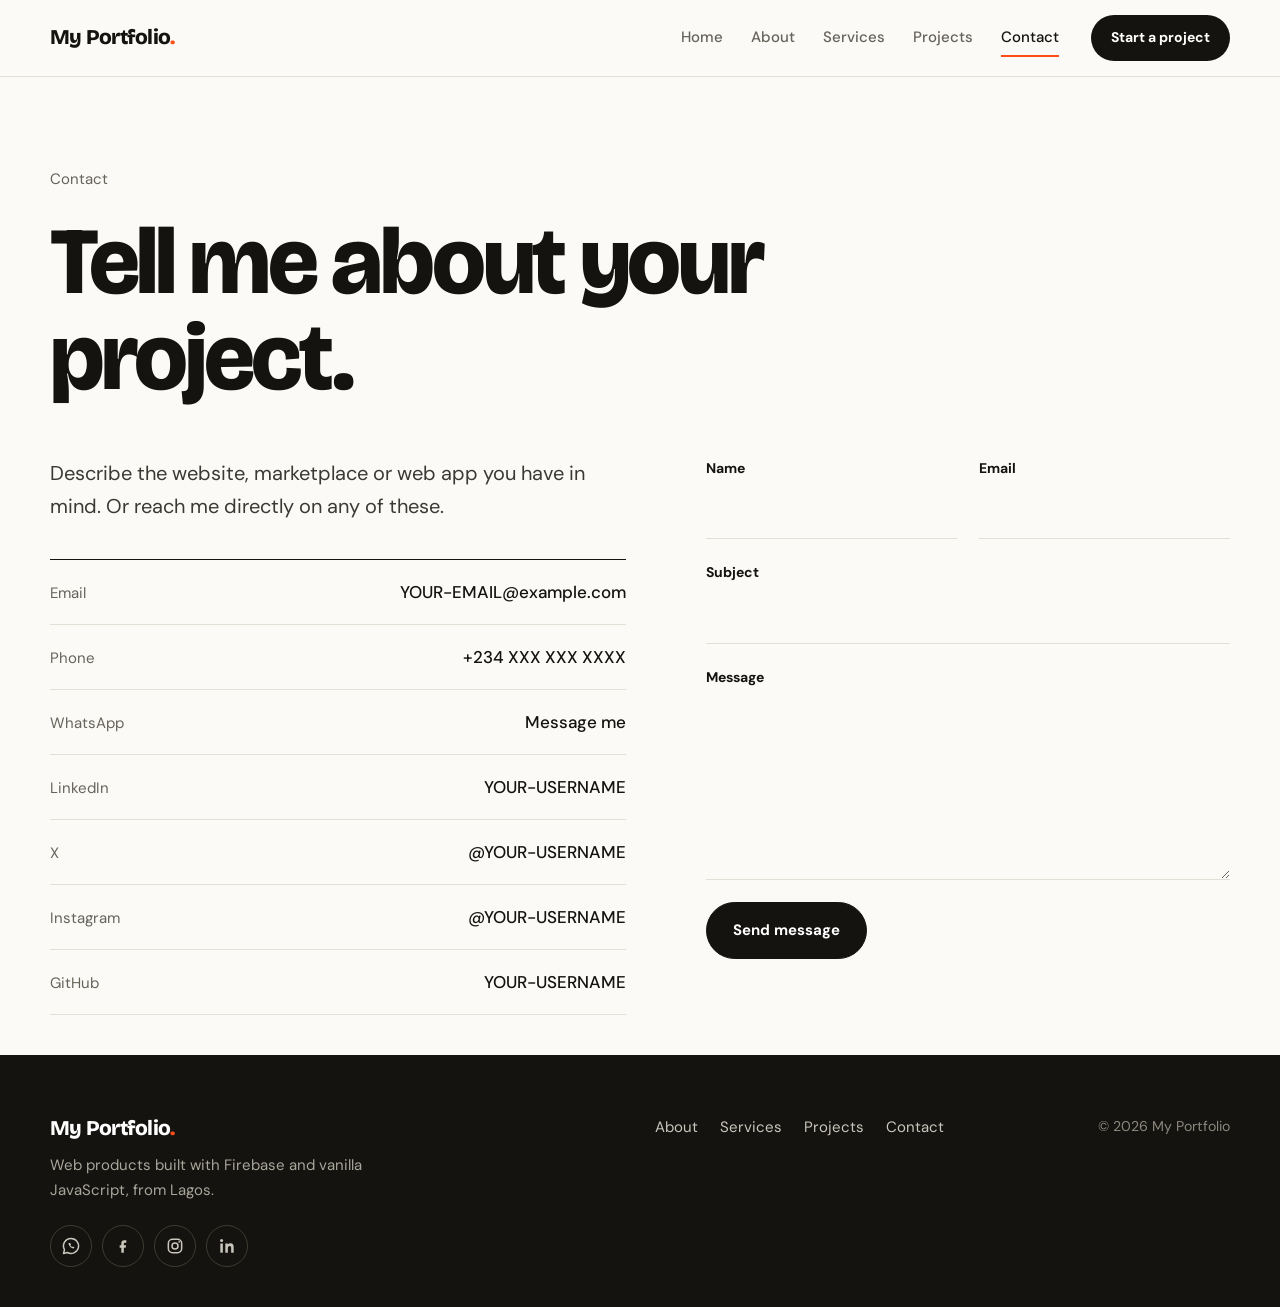
==== contact.html @ a0c0515d "Add files via upload" ====
<!DOCTYPE html>
<html lang="en">
<head>
<meta charset="UTF-8">
<meta name="viewport" content="width=device-width, initial-scale=1">
<title>Contact | My Portfolio</title>
<meta name="description" content="Contact me about a website, marketplace or web application.">
<meta name="theme-color" content="#14130f">
<link rel="preconnect" href="https://fonts.googleapis.com">
<link rel="preconnect" href="https://fonts.gstatic.com" crossorigin>
<link href="https://fonts.googleapis.com/css2?family=Bricolage+Grotesque:opsz,wght@12..96,500;12..96,800&family=DM+Sans:wght@400;500;700&display=swap" rel="stylesheet">
<link rel="stylesheet" href="style.css">
</head>
<body>
<a class="skip" href="#main">Skip to content</a>
<header class="site-header">
<div class="wrap bar">
<a class="brand" href="index.html">My Portfolio<span>.</span></a>
<nav id="nav" aria-label="Main">
<a href="index.html">Home</a><a href="about.html">About</a><a href="services.html">Services</a><a href="project.html">Projects</a><a href="contact.html">Contact</a>
</nav>
<a class="pill" href="start.html">Start a project</a>
<button class="burger" id="burger" type="button" aria-label="Open menu" aria-expanded="false" aria-controls="nav"><i></i><i></i></button>
</div>
</header>
<main id="main">
<section class="page-head wrap"><p class="kicker">Contact</p><h1>Tell me about your project.</h1></section>
<section class="wrap split">
<div>
<div class="prose"><p>Describe the website, marketplace or web app you have in mind. Or reach me directly on any of these.</p></div>
<ul class="channels" aria-label="Contact details">
<li><a id="emailLink" href="mailto:YOUR-EMAIL@example.com"><span>Email</span>YOUR-EMAIL@example.com</a></li>
<li><a href="tel:+234XXXXXXXXXX"><span>Phone</span>+234 XXX XXX XXXX</a></li>
<li><a href="https://wa.me/234XXXXXXXXXX" target="_blank" rel="noopener noreferrer"><span>WhatsApp</span>Message me</a></li>
<li><a href="https://linkedin.com/in/YOUR-USERNAME" target="_blank" rel="noopener noreferrer"><span>LinkedIn</span>YOUR-USERNAME</a></li>
<li><a href="https://x.com/YOUR-USERNAME" target="_blank" rel="noopener noreferrer"><span>X</span>@YOUR-USERNAME</a></li>
<li><a href="https://instagram.com/YOUR-USERNAME" target="_blank" rel="noopener noreferrer"><span>Instagram</span>@YOUR-USERNAME</a></li>
<li><a href="https://github.com/YOUR-USERNAME" target="_blank" rel="noopener noreferrer"><span>GitHub</span>YOUR-USERNAME</a></li>
</ul>
</div>
<form id="contactForm" class="form" novalidate>
<div class="two">
<label>Name<input id="name" name="name" autocomplete="name" required></label>
<label>Email<input id="email" name="email" type="email" autocomplete="email" required></label>
</div>
<label>Subject<input id="subject" name="subject" required></label>
<label>Message<textarea id="message" name="message" rows="6" required></textarea></label>
<button class="btn dark" type="submit">Send message</button>
<p id="formStatus" class="status" aria-live="polite"></p>
</form>
</section>
<div class="toast" id="toast" role="status" aria-live="polite"></div>
</main>
<footer class="site-footer">
<div class="wrap foot">
<div><a class="brand" href="index.html">My Portfolio<span>.</span></a><p>Web products built with Firebase and vanilla JavaScript, from Lagos.</p><ul class="socials" aria-label="Social media"><li><a href="https://wa.me/234XXXXXXXXXX" target="_blank" rel="noopener noreferrer" aria-label="WhatsApp"><svg viewBox="0 0 24 24" width="20" height="20" aria-hidden="true" focusable="false"><path d="M12 3a9 9 0 0 0-7.8 13.5L3 21l4.6-1.2A9 9 0 1 0 12 3z" fill="none" stroke="currentColor" stroke-width="1.8" stroke-linejoin="round"/><path d="M9 8.5c0 3 2.5 6 6 6.5l1.2-1.5-2-1-.8.8c-1-.4-1.8-1.2-2.2-2.2l.8-.8-1-2z" fill="currentColor"/></svg></a></li><li><a href="https://facebook.com/YOUR-USERNAME" target="_blank" rel="noopener noreferrer" aria-label="Facebook"><svg viewBox="0 0 24 24" width="20" height="20" aria-hidden="true" focusable="false"><path d="M14 8h2V5h-2.5C11.3 5 10 6.4 10 8.5V11H8v3h2v6h3v-6h2.2l.5-3H13V8.7c0-.5.3-.7 1-.7z" fill="currentColor"/></svg></a></li><li><a href="https://instagram.com/YOUR-USERNAME" target="_blank" rel="noopener noreferrer" aria-label="Instagram"><svg viewBox="0 0 24 24" width="20" height="20" aria-hidden="true" focusable="false"><rect x="4" y="4" width="16" height="16" rx="5" fill="none" stroke="currentColor" stroke-width="1.8"/><circle cx="12" cy="12" r="3.6" fill="none" stroke="currentColor" stroke-width="1.8"/><circle cx="17" cy="7" r="1.1" fill="currentColor"/></svg></a></li><li><a href="https://linkedin.com/in/YOUR-USERNAME" target="_blank" rel="noopener noreferrer" aria-label="LinkedIn"><svg viewBox="0 0 24 24" width="20" height="20" aria-hidden="true" focusable="false"><rect x="4" y="9" width="3" height="11" fill="currentColor"/><circle cx="5.5" cy="5.5" r="1.8" fill="currentColor"/><path d="M10 9h3v1.5c.6-1 1.7-1.7 3.2-1.7 2.8 0 3.8 1.8 3.8 4.4V20h-3v-5.8c0-1.3-.4-2.3-1.7-2.3S13 13 13 14.3V20h-3z" fill="currentColor"/></svg></a></li></ul></div>
<nav aria-label="Footer"><a href="about.html">About</a><a href="services.html">Services</a><a href="project.html">Projects</a><a href="contact.html">Contact</a></nav>
<small>© <span id="year">2026</span> My Portfolio</small>
</div>
</footer>
<script src="js/app.js"></script>
</body>
</html>
---- style.css ----
:root{--ink:#14130f;--paper:#fbfaf7;--soft:#f0eee8;--line:#e2dfd6;--mute:#66635b;--accent:#ff4d17;--w:1180px;--ease:cubic-bezier(.22,1,.36,1)}
*,*::before,*::after{box-sizing:border-box;margin:0;padding:0}
html{scroll-behavior:smooth;scroll-padding-top:90px}
body{background:var(--paper);color:var(--ink);font:400 17px/1.65 "DM Sans",system-ui,-apple-system,"Segoe UI",Roboto,sans-serif;-webkit-font-smoothing:antialiased;overflow-x:hidden}
body.menu-open{overflow:hidden}
a{color:inherit;text-decoration:none}
button,input,textarea{font:inherit;color:inherit}
:focus-visible{outline:3px solid var(--accent);outline-offset:3px}
::selection{background:var(--accent);color:#fff}
.wrap{width:min(100% - 48px,var(--w));margin-inline:auto}
.sr{position:absolute;width:1px;height:1px;overflow:hidden;clip:rect(0 0 0 0)}
.skip{position:absolute;left:12px;top:-60px;background:var(--ink);color:#fff;padding:10px 16px;z-index:100}
.skip:focus{top:12px}
h1,h2,h3,.brand{font-family:"Bricolage Grotesque","DM Sans",system-ui,sans-serif;letter-spacing:-.035em;line-height:1.02}
h1{font-size:clamp(42px,7.4vw,96px);font-weight:800;max-width:15ch}
h1 em{font-style:normal;color:var(--accent)}
h2{font-size:clamp(30px,4vw,52px);font-weight:800}
h3{font-size:22px;font-weight:800;margin-bottom:8px}
.kicker{color:var(--mute);font-size:15px;margin-bottom:22px}
.lead{max-width:56ch;margin-top:30px;font-size:19px;color:var(--mute)}

/* header */
.site-header{position:sticky;top:0;z-index:50;background:rgba(251,250,247,.9);backdrop-filter:blur(14px);border-bottom:1px solid var(--line)}
.bar{display:flex;align-items:center;gap:32px;min-height:76px}
.brand{font-size:21px;font-weight:800;display:inline-flex}
.brand span{color:var(--accent)}
#nav{display:flex;gap:28px;margin-left:auto}
#nav a{font-size:15px;font-weight:500;color:var(--mute);padding:6px 0;border-bottom:2px solid transparent;transition:color .2s,border-color .2s}
#nav a:hover,#nav a.active{color:var(--ink);border-color:var(--accent)}
.pill{background:var(--ink);color:#fff;font-size:14px;font-weight:700;padding:11px 20px;border-radius:99px;transition:background .25s}
.pill:hover{background:var(--accent)}
.burger{display:none;width:44px;height:44px;background:none;border:0;cursor:pointer;flex-direction:column;justify-content:center;align-items:center;gap:6px}
.burger i{width:24px;height:2px;background:var(--ink);transition:transform .3s var(--ease)}
.burger.on i:first-child{transform:translateY(4px) rotate(45deg)}
.burger.on i:last-child{transform:translateY(-4px) rotate(-45deg)}

/* buttons */
.btn{display:inline-flex;align-items:center;gap:10px;padding:15px 26px;border-radius:99px;font-weight:700;font-size:15px;border:1.5px solid var(--ink);cursor:pointer;transition:background .25s,color .25s,border-color .25s}
.btn.dark{background:var(--ink);color:#fff}
.btn.dark:hover{background:var(--accent);border-color:var(--accent)}
.btn.line:hover{background:var(--ink);color:#fff}
.btn.accent{background:var(--ink);color:#fff;border-color:var(--ink)}
.btn.accent:hover{background:#fff;color:var(--ink)}
.actions{display:flex;flex-wrap:wrap;gap:12px;margin-top:36px}

/* hero (the one memorable moment: staggered load) */
.hero{padding:110px 0 70px}
.hero>*{animation:rise .9s var(--ease) both}
.hero>:nth-child(2){animation-delay:.08s}.hero>:nth-child(3){animation-delay:.16s}.hero>:nth-child(4){animation-delay:.24s}
@keyframes rise{from{opacity:0;transform:translateY(24px)}}
.page-head{padding:90px 0 50px}

/* work rows */
.work{border-top:1px solid var(--ink)}
.row{display:grid;grid-template-columns:1.2fr 1fr 40px;align-items:center;gap:24px;padding:38px 0;border-bottom:1px solid var(--line);transition:padding .35s var(--ease),background .35s}
.row .name{font:800 clamp(30px,5vw,64px)/1 "Bricolage Grotesque",sans-serif;letter-spacing:-.04em}
.row .meta{color:var(--mute)}
.row .go{font-size:28px;color:var(--accent);transition:transform .3s var(--ease)}
.row:hover{padding-left:18px;background:var(--soft)}
.row:hover .go{transform:translate(4px,-4px)}

/* sections */
.band{padding:100px 0 30px}
.band h2{margin-bottom:44px}
.grid3{display:grid;grid-template-columns:repeat(3,1fr);gap:40px}
.grid3>div{border-top:2px solid var(--ink);padding-top:22px}
.grid3 p{color:var(--mute);font-size:16px}
.split{display:grid;grid-template-columns:1.1fr 1fr;gap:80px;padding-bottom:40px;align-items:start}
.prose p{font-size:20px;color:#3b3934;margin-bottom:22px;max-width:52ch}
.facts{display:grid;grid-template-columns:110px 1fr;border-top:1px solid var(--ink)}
.facts dt,.facts dd{padding:18px 0;border-bottom:1px solid var(--line)}
.facts dt{color:var(--mute);font-size:15px}
.facts dd{font-weight:500}
.steps{list-style:none;counter-reset:s;display:grid;grid-template-columns:repeat(4,1fr);gap:24px}
.steps li{counter-increment:s;border-top:2px solid var(--ink);padding-top:18px;display:flex;flex-direction:column;gap:8px}
.steps li::before{content:counter(s,decimal-leading-zero);color:var(--accent);font-weight:700;font-size:14px}
.steps b{font:800 22px "Bricolage Grotesque",sans-serif}
.steps span{color:var(--mute);font-size:15px}
.cta{margin-top:110px;margin-bottom:110px;padding:70px 56px;background:var(--ink);color:#fff;border-radius:6px;display:flex;flex-wrap:wrap;gap:28px;align-items:center;justify-content:space-between;width:min(100% - 48px,var(--w))}
.cta h2{max-width:14ch}
.cta .btn.accent{background:var(--accent);border-color:var(--accent)}
.cta .btn.accent:hover{background:#fff;border-color:#fff;color:var(--ink)}

/* case studies */
.case{display:grid;grid-template-columns:1.1fr 1fr;gap:64px;align-items:center;padding:56px 0;border-top:1px solid var(--line)}
.case.flip .shot{order:2}
.shot{position:relative;overflow:hidden;aspect-ratio:4/3;border-radius:6px;display:flex;flex-direction:column;justify-content:flex-end;color:#fff;font:800 clamp(30px,4vw,52px)/1 "Bricolage Grotesque",sans-serif;letter-spacing:-.04em}
.eki-shot{background:linear-gradient(150deg,#14130f,#2b2924)}
.hive-shot{background:var(--accent)}
.info p{margin:18px 0 22px;color:var(--mute)}
.tags{list-style:none;display:flex;flex-wrap:wrap;gap:8px;margin-bottom:30px}
.tags li{border:1px solid var(--line);background:#fff;border-radius:99px;padding:6px 14px;font-size:14px}

/* form */
.form{display:grid;gap:22px}
.two{display:grid;grid-template-columns:1fr 1fr;gap:22px}
.form label{display:grid;gap:6px;font-size:14px;font-weight:700}
.form input,.form textarea,.form select{width:100%;padding:13px 0;border:0;border-bottom:1.5px solid var(--line);background:transparent;font-weight:400;font-size:16px;border-radius:0;transition:border-color .2s}
.form input:focus,.form textarea:focus,.form select:focus{outline:none;border-color:var(--accent)}
.form textarea{resize:vertical;min-height:140px}
.form .btn{justify-self:start}
.status{min-height:24px;font-size:15px;color:var(--mute)}
.status.success{color:#1f7a41}.status.error{color:#c0392b}
.toast{position:fixed;right:20px;bottom:20px;background:var(--ink);color:#fff;padding:13px 18px;border-radius:6px;font-size:14px;opacity:0;visibility:hidden;transform:translateY(12px);transition:.3s var(--ease);z-index:90}
.toast.show{opacity:1;visibility:visible;transform:none}

/* footer */
.site-footer{background:var(--ink);color:#fff;padding:60px 0 40px}
.foot{display:grid;grid-template-columns:1.4fr 1fr auto;gap:40px;align-items:start}
.site-footer p{color:#a9a69c;font-size:15px;margin-top:10px;max-width:34ch}
.site-footer nav{display:flex;gap:22px}
.site-footer nav a{color:#c9c6bc;font-size:15px}
.site-footer nav a:hover{color:var(--accent)}
.site-footer small{color:#8b887e}

/* responsive */
@media(max-width:900px){
.split,.case{grid-template-columns:1fr;gap:36px}
.case.flip .shot{order:0}
.grid3{grid-template-columns:1fr;gap:28px}
.steps{grid-template-columns:1fr 1fr}
.foot{grid-template-columns:1fr}
}
@media(max-width:760px){
.wrap,.cta{width:min(100% - 32px,var(--w))}
.site-header{backdrop-filter:none;background:var(--paper)}
.burger{display:flex;margin-left:auto}
.pill{display:none}
#nav{position:fixed;inset:76px 0 0;background:var(--paper);flex-direction:column;gap:0;padding:12px 24px;transform:translateX(100%);visibility:hidden;transition:transform .4s var(--ease),visibility .4s}
#nav a{font-size:26px;font-family:"Bricolage Grotesque",sans-serif;font-weight:800;color:var(--ink);padding:18px 0;border-bottom:1px solid var(--line)}
body.menu-open #nav{transform:none;visibility:visible}
.hero{padding:64px 0 44px}
.page-head{padding:56px 0 32px}
.row{grid-template-columns:1fr 32px}
.row .meta{grid-column:1;grid-row:2}
.row .go{grid-row:1;grid-column:2}
.two,.steps{grid-template-columns:1fr}
.cta{padding:48px 26px;margin:70px auto}
}
@media(prefers-reduced-motion:reduce){html{scroll-behavior:auto}*,*::before,*::after{animation:none!important;transition-duration:.01ms!important}}

.shot img{position:absolute;inset:0;width:100%;height:100%;object-fit:cover}
.shot b{position:relative;z-index:1;width:100%;padding:56px 32px 30px;background:linear-gradient(transparent,rgba(0,0,0,.7))}
@media(max-width:760px){.shot b{padding:44px 20px 22px}}
.channels{list-style:none;margin-top:36px;border-top:1px solid var(--ink)}
.channels a{display:flex;justify-content:space-between;align-items:baseline;gap:16px;padding:18px 0;border-bottom:1px solid var(--line);font-weight:500;overflow-wrap:anywhere;transition:padding .3s var(--ease),color .2s}
.channels a:hover{padding-left:12px;color:var(--accent)}
.channels span{color:var(--mute);font-size:15px;font-weight:400;flex-shrink:0}
.form select{appearance:none;background:transparent}
.checklist{list-style:none;margin-top:36px;border-top:1px solid var(--ink)}
.checklist li{padding:18px 0;border-bottom:1px solid var(--line);color:var(--mute);font-size:16px}
.checklist b{display:block;color:var(--ink);font-size:17px;margin-bottom:2px}
.svc{display:grid;grid-template-columns:1fr 1.4fr;gap:48px;padding:44px 0;border-top:1px solid var(--line)}
.svc:first-child{border-top:1px solid var(--ink)}
.svc h2{font-size:clamp(26px,3vw,38px)}
.svc p{color:var(--mute);margin-bottom:20px;max-width:52ch}
.svc .tags{margin-bottom:0}
.socials{list-style:none;display:flex;gap:10px;margin-top:22px}
.socials a{width:42px;height:42px;display:grid;place-items:center;border:1px solid #3d3b32;border-radius:50%;color:#c9c6bc;transition:background .25s,border-color .25s,color .25s}
.socials a:hover{background:var(--accent);border-color:var(--accent);color:#fff}
@media(max-width:760px){.svc{grid-template-columns:1fr;gap:16px;padding:32px 0}}
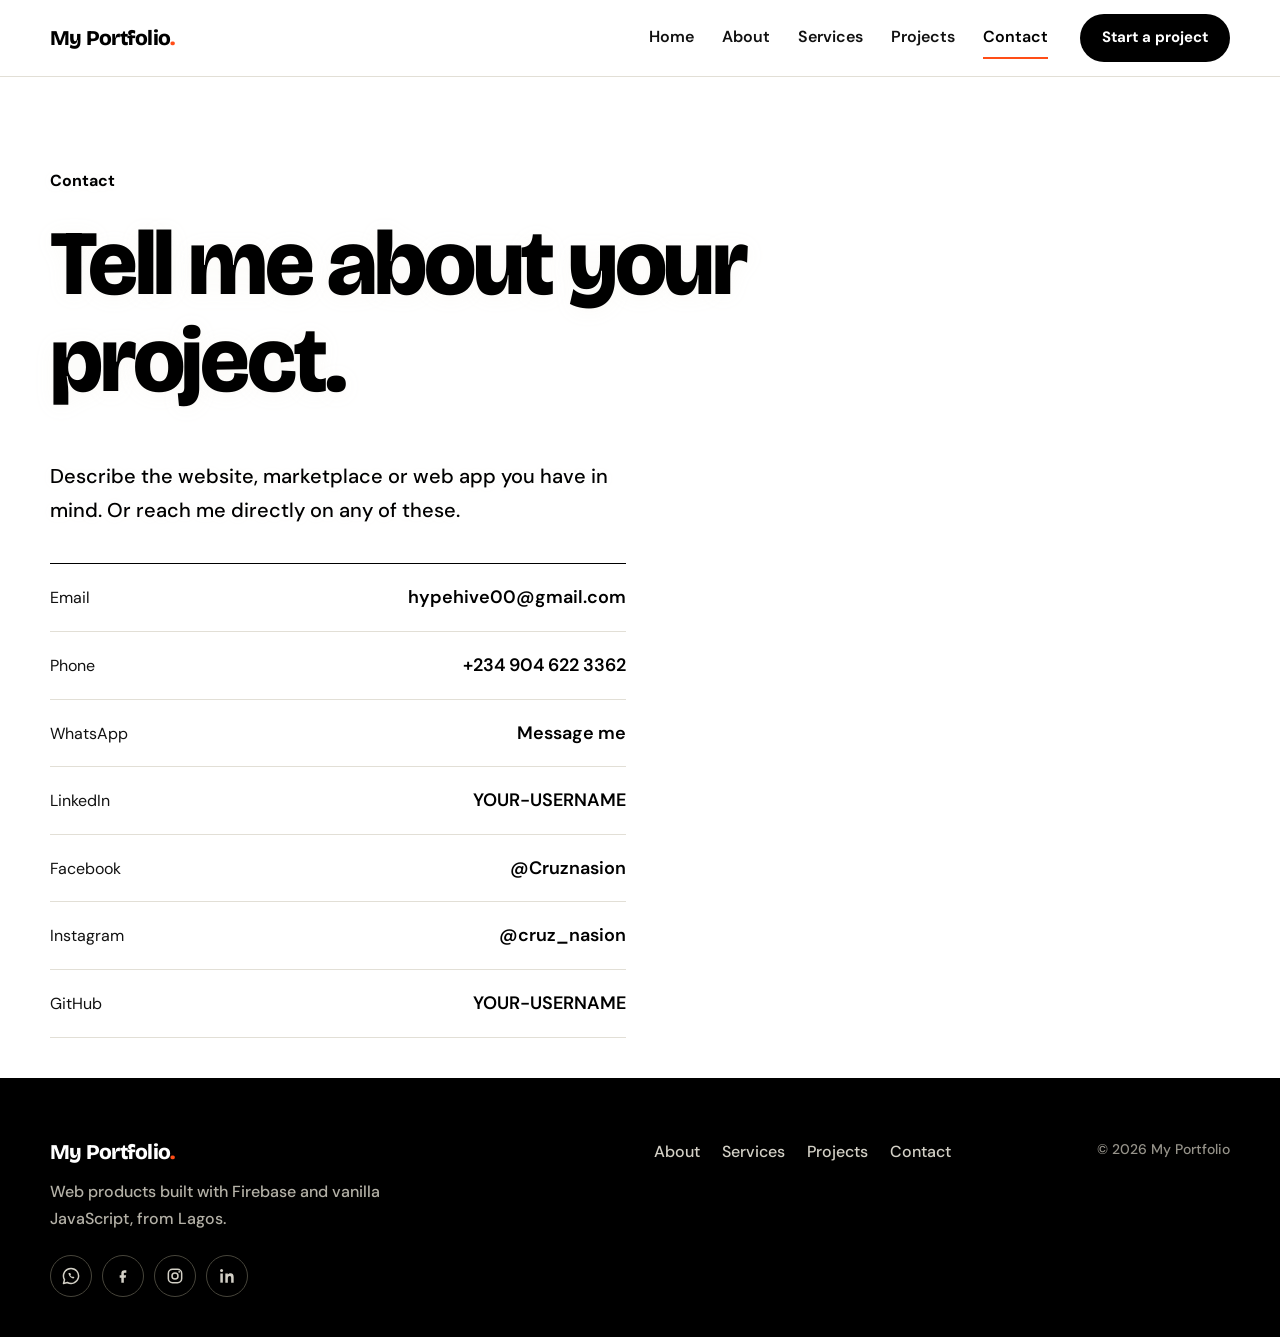
==== commit 57b3c33b: "Update contact information and social media links" ====
--- a/contact.html
+++ b/contact.html
@@ -29,25 +29,15 @@
 <div>
 <div class="prose"><p>Describe the website, marketplace or web app you have in mind. Or reach me directly on any of these.</p></div>
 <ul class="channels" aria-label="Contact details">
-<li><a id="emailLink" href="mailto:YOUR-EMAIL@example.com"><span>Email</span>YOUR-EMAIL@example.com</a></li>
-<li><a href="tel:+234XXXXXXXXXX"><span>Phone</span>+234 XXX XXX XXXX</a></li>
-<li><a href="https://wa.me/234XXXXXXXXXX" target="_blank" rel="noopener noreferrer"><span>WhatsApp</span>Message me</a></li>
+<li><a id="emailLink" href="mailto:hypehive00@gmail.com"><span>Email</span>hypehive00@gmail.com</a></li>
+<li><a href="tel:+2349046223362"><span>Phone</span>+234 904 622 3362</a></li>
+<li><a href="https://wa.me/message/VWKZZSMPD4JGA1" target="_blank" rel="noopener noreferrer"><span>WhatsApp</span>Message me</a></li>
 <li><a href="https://linkedin.com/in/YOUR-USERNAME" target="_blank" rel="noopener noreferrer"><span>LinkedIn</span>YOUR-USERNAME</a></li>
-<li><a href="https://x.com/YOUR-USERNAME" target="_blank" rel="noopener noreferrer"><span>X</span>@YOUR-USERNAME</a></li>
-<li><a href="https://instagram.com/YOUR-USERNAME" target="_blank" rel="noopener noreferrer"><span>Instagram</span>@YOUR-USERNAME</a></li>
+<li><a href="https://facebook.com/Cruznasion" target="_blank" rel="noopener noreferrer"><span>Facebook</span>@Cruznasion</a></li>
+<li><a href="https://instagram.com/cruz_nasion" target="_blank" rel="noopener noreferrer"><span>Instagram</span>@cruz_nasion</a></li>
 <li><a href="https://github.com/YOUR-USERNAME" target="_blank" rel="noopener noreferrer"><span>GitHub</span>YOUR-USERNAME</a></li>
 </ul>
 </div>
-<form id="contactForm" class="form" novalidate>
-<div class="two">
-<label>Name<input id="name" name="name" autocomplete="name" required></label>
-<label>Email<input id="email" name="email" type="email" autocomplete="email" required></label>
-</div>
-<label>Subject<input id="subject" name="subject" required></label>
-<label>Message<textarea id="message" name="message" rows="6" required></textarea></label>
-<button class="btn dark" type="submit">Send message</button>
-<p id="formStatus" class="status" aria-live="polite"></p>
-</form>
 </section>
 <div class="toast" id="toast" role="status" aria-live="polite"></div>
 </main>
@@ -60,4 +50,4 @@
 </footer>
 <script src="js/app.js"></script>
 </body>
-</html>+</html>
--- a/style.css
+++ b/style.css
@@ -1,161 +1,1090 @@
-:root{--ink:#14130f;--paper:#fbfaf7;--soft:#f0eee8;--line:#e2dfd6;--mute:#66635b;--accent:#ff4d17;--w:1180px;--ease:cubic-bezier(.22,1,.36,1)}
-*,*::before,*::after{box-sizing:border-box;margin:0;padding:0}
-html{scroll-behavior:smooth;scroll-padding-top:90px}
-body{background:var(--paper);color:var(--ink);font:400 17px/1.65 "DM Sans",system-ui,-apple-system,"Segoe UI",Roboto,sans-serif;-webkit-font-smoothing:antialiased;overflow-x:hidden}
-body.menu-open{overflow:hidden}
-a{color:inherit;text-decoration:none}
-button,input,textarea{font:inherit;color:inherit}
-:focus-visible{outline:3px solid var(--accent);outline-offset:3px}
-::selection{background:var(--accent);color:#fff}
-.wrap{width:min(100% - 48px,var(--w));margin-inline:auto}
-.sr{position:absolute;width:1px;height:1px;overflow:hidden;clip:rect(0 0 0 0)}
-.skip{position:absolute;left:12px;top:-60px;background:var(--ink);color:#fff;padding:10px 16px;z-index:100}
-.skip:focus{top:12px}
-h1,h2,h3,.brand{font-family:"Bricolage Grotesque","DM Sans",system-ui,sans-serif;letter-spacing:-.035em;line-height:1.02}
-h1{font-size:clamp(42px,7.4vw,96px);font-weight:800;max-width:15ch}
-h1 em{font-style:normal;color:var(--accent)}
-h2{font-size:clamp(30px,4vw,52px);font-weight:800}
-h3{font-size:22px;font-weight:800;margin-bottom:8px}
-.kicker{color:var(--mute);font-size:15px;margin-bottom:22px}
-.lead{max-width:56ch;margin-top:30px;font-size:19px;color:var(--mute)}
-
-/* header */
-.site-header{position:sticky;top:0;z-index:50;background:rgba(251,250,247,.9);backdrop-filter:blur(14px);border-bottom:1px solid var(--line)}
-.bar{display:flex;align-items:center;gap:32px;min-height:76px}
-.brand{font-size:21px;font-weight:800;display:inline-flex}
-.brand span{color:var(--accent)}
-#nav{display:flex;gap:28px;margin-left:auto}
-#nav a{font-size:15px;font-weight:500;color:var(--mute);padding:6px 0;border-bottom:2px solid transparent;transition:color .2s,border-color .2s}
-#nav a:hover,#nav a.active{color:var(--ink);border-color:var(--accent)}
-.pill{background:var(--ink);color:#fff;font-size:14px;font-weight:700;padding:11px 20px;border-radius:99px;transition:background .25s}
-.pill:hover{background:var(--accent)}
-.burger{display:none;width:44px;height:44px;background:none;border:0;cursor:pointer;flex-direction:column;justify-content:center;align-items:center;gap:6px}
-.burger i{width:24px;height:2px;background:var(--ink);transition:transform .3s var(--ease)}
-.burger.on i:first-child{transform:translateY(4px) rotate(45deg)}
-.burger.on i:last-child{transform:translateY(-4px) rotate(-45deg)}
-
-/* buttons */
-.btn{display:inline-flex;align-items:center;gap:10px;padding:15px 26px;border-radius:99px;font-weight:700;font-size:15px;border:1.5px solid var(--ink);cursor:pointer;transition:background .25s,color .25s,border-color .25s}
-.btn.dark{background:var(--ink);color:#fff}
-.btn.dark:hover{background:var(--accent);border-color:var(--accent)}
-.btn.line:hover{background:var(--ink);color:#fff}
-.btn.accent{background:var(--ink);color:#fff;border-color:var(--ink)}
-.btn.accent:hover{background:#fff;color:var(--ink)}
-.actions{display:flex;flex-wrap:wrap;gap:12px;margin-top:36px}
-
-/* hero (the one memorable moment: staggered load) */
-.hero{padding:110px 0 70px}
-.hero>*{animation:rise .9s var(--ease) both}
-.hero>:nth-child(2){animation-delay:.08s}.hero>:nth-child(3){animation-delay:.16s}.hero>:nth-child(4){animation-delay:.24s}
-@keyframes rise{from{opacity:0;transform:translateY(24px)}}
-.page-head{padding:90px 0 50px}
-
-/* work rows */
-.work{border-top:1px solid var(--ink)}
-.row{display:grid;grid-template-columns:1.2fr 1fr 40px;align-items:center;gap:24px;padding:38px 0;border-bottom:1px solid var(--line);transition:padding .35s var(--ease),background .35s}
-.row .name{font:800 clamp(30px,5vw,64px)/1 "Bricolage Grotesque",sans-serif;letter-spacing:-.04em}
-.row .meta{color:var(--mute)}
-.row .go{font-size:28px;color:var(--accent);transition:transform .3s var(--ease)}
-.row:hover{padding-left:18px;background:var(--soft)}
-.row:hover .go{transform:translate(4px,-4px)}
-
-/* sections */
-.band{padding:100px 0 30px}
-.band h2{margin-bottom:44px}
-.grid3{display:grid;grid-template-columns:repeat(3,1fr);gap:40px}
-.grid3>div{border-top:2px solid var(--ink);padding-top:22px}
-.grid3 p{color:var(--mute);font-size:16px}
-.split{display:grid;grid-template-columns:1.1fr 1fr;gap:80px;padding-bottom:40px;align-items:start}
-.prose p{font-size:20px;color:#3b3934;margin-bottom:22px;max-width:52ch}
-.facts{display:grid;grid-template-columns:110px 1fr;border-top:1px solid var(--ink)}
-.facts dt,.facts dd{padding:18px 0;border-bottom:1px solid var(--line)}
-.facts dt{color:var(--mute);font-size:15px}
-.facts dd{font-weight:500}
-.steps{list-style:none;counter-reset:s;display:grid;grid-template-columns:repeat(4,1fr);gap:24px}
-.steps li{counter-increment:s;border-top:2px solid var(--ink);padding-top:18px;display:flex;flex-direction:column;gap:8px}
-.steps li::before{content:counter(s,decimal-leading-zero);color:var(--accent);font-weight:700;font-size:14px}
-.steps b{font:800 22px "Bricolage Grotesque",sans-serif}
-.steps span{color:var(--mute);font-size:15px}
-.cta{margin-top:110px;margin-bottom:110px;padding:70px 56px;background:var(--ink);color:#fff;border-radius:6px;display:flex;flex-wrap:wrap;gap:28px;align-items:center;justify-content:space-between;width:min(100% - 48px,var(--w))}
-.cta h2{max-width:14ch}
-.cta .btn.accent{background:var(--accent);border-color:var(--accent)}
-.cta .btn.accent:hover{background:#fff;border-color:#fff;color:var(--ink)}
-
-/* case studies */
-.case{display:grid;grid-template-columns:1.1fr 1fr;gap:64px;align-items:center;padding:56px 0;border-top:1px solid var(--line)}
-.case.flip .shot{order:2}
-.shot{position:relative;overflow:hidden;aspect-ratio:4/3;border-radius:6px;display:flex;flex-direction:column;justify-content:flex-end;color:#fff;font:800 clamp(30px,4vw,52px)/1 "Bricolage Grotesque",sans-serif;letter-spacing:-.04em}
-.eki-shot{background:linear-gradient(150deg,#14130f,#2b2924)}
-.hive-shot{background:var(--accent)}
-.info p{margin:18px 0 22px;color:var(--mute)}
-.tags{list-style:none;display:flex;flex-wrap:wrap;gap:8px;margin-bottom:30px}
-.tags li{border:1px solid var(--line);background:#fff;border-radius:99px;padding:6px 14px;font-size:14px}
-
-/* form */
-.form{display:grid;gap:22px}
-.two{display:grid;grid-template-columns:1fr 1fr;gap:22px}
-.form label{display:grid;gap:6px;font-size:14px;font-weight:700}
-.form input,.form textarea,.form select{width:100%;padding:13px 0;border:0;border-bottom:1.5px solid var(--line);background:transparent;font-weight:400;font-size:16px;border-radius:0;transition:border-color .2s}
-.form input:focus,.form textarea:focus,.form select:focus{outline:none;border-color:var(--accent)}
-.form textarea{resize:vertical;min-height:140px}
-.form .btn{justify-self:start}
-.status{min-height:24px;font-size:15px;color:var(--mute)}
-.status.success{color:#1f7a41}.status.error{color:#c0392b}
-.toast{position:fixed;right:20px;bottom:20px;background:var(--ink);color:#fff;padding:13px 18px;border-radius:6px;font-size:14px;opacity:0;visibility:hidden;transform:translateY(12px);transition:.3s var(--ease);z-index:90}
-.toast.show{opacity:1;visibility:visible;transform:none}
-
-/* footer */
-.site-footer{background:var(--ink);color:#fff;padding:60px 0 40px}
-.foot{display:grid;grid-template-columns:1.4fr 1fr auto;gap:40px;align-items:start}
-.site-footer p{color:#a9a69c;font-size:15px;margin-top:10px;max-width:34ch}
-.site-footer nav{display:flex;gap:22px}
-.site-footer nav a{color:#c9c6bc;font-size:15px}
-.site-footer nav a:hover{color:var(--accent)}
-.site-footer small{color:#8b887e}
-
-/* responsive */
-@media(max-width:900px){
-.split,.case{grid-template-columns:1fr;gap:36px}
-.case.flip .shot{order:0}
-.grid3{grid-template-columns:1fr;gap:28px}
-.steps{grid-template-columns:1fr 1fr}
-.foot{grid-template-columns:1fr}
-}
-@media(max-width:760px){
-.wrap,.cta{width:min(100% - 32px,var(--w))}
-.site-header{backdrop-filter:none;background:var(--paper)}
-.burger{display:flex;margin-left:auto}
-.pill{display:none}
-#nav{position:fixed;inset:76px 0 0;background:var(--paper);flex-direction:column;gap:0;padding:12px 24px;transform:translateX(100%);visibility:hidden;transition:transform .4s var(--ease),visibility .4s}
-#nav a{font-size:26px;font-family:"Bricolage Grotesque",sans-serif;font-weight:800;color:var(--ink);padding:18px 0;border-bottom:1px solid var(--line)}
-body.menu-open #nav{transform:none;visibility:visible}
-.hero{padding:64px 0 44px}
-.page-head{padding:56px 0 32px}
-.row{grid-template-columns:1fr 32px}
-.row .meta{grid-column:1;grid-row:2}
-.row .go{grid-row:1;grid-column:2}
-.two,.steps{grid-template-columns:1fr}
-.cta{padding:48px 26px;margin:70px auto}
-}
-@media(prefers-reduced-motion:reduce){html{scroll-behavior:auto}*,*::before,*::after{animation:none!important;transition-duration:.01ms!important}}
-
-.shot img{position:absolute;inset:0;width:100%;height:100%;object-fit:cover}
-.shot b{position:relative;z-index:1;width:100%;padding:56px 32px 30px;background:linear-gradient(transparent,rgba(0,0,0,.7))}
-@media(max-width:760px){.shot b{padding:44px 20px 22px}}
-.channels{list-style:none;margin-top:36px;border-top:1px solid var(--ink)}
-.channels a{display:flex;justify-content:space-between;align-items:baseline;gap:16px;padding:18px 0;border-bottom:1px solid var(--line);font-weight:500;overflow-wrap:anywhere;transition:padding .3s var(--ease),color .2s}
-.channels a:hover{padding-left:12px;color:var(--accent)}
-.channels span{color:var(--mute);font-size:15px;font-weight:400;flex-shrink:0}
-.form select{appearance:none;background:transparent}
-.checklist{list-style:none;margin-top:36px;border-top:1px solid var(--ink)}
-.checklist li{padding:18px 0;border-bottom:1px solid var(--line);color:var(--mute);font-size:16px}
-.checklist b{display:block;color:var(--ink);font-size:17px;margin-bottom:2px}
-.svc{display:grid;grid-template-columns:1fr 1.4fr;gap:48px;padding:44px 0;border-top:1px solid var(--line)}
-.svc:first-child{border-top:1px solid var(--ink)}
-.svc h2{font-size:clamp(26px,3vw,38px)}
-.svc p{color:var(--mute);margin-bottom:20px;max-width:52ch}
-.svc .tags{margin-bottom:0}
-.socials{list-style:none;display:flex;gap:10px;margin-top:22px}
-.socials a{width:42px;height:42px;display:grid;place-items:center;border:1px solid #3d3b32;border-radius:50%;color:#c9c6bc;transition:background .25s,border-color .25s,color .25s}
-.socials a:hover{background:var(--accent);border-color:var(--accent);color:#fff}
-@media(max-width:760px){.svc{grid-template-columns:1fr;gap:16px;padding:32px 0}}+/* ============================================================
+   MY PORTFOLIO — STYLE SHEET
+   ------------------------------------------------------------
+   Author  : My Portfolio
+   Version : 2.0
+   Notes   : Structured by component, mobile-first responsive,
+             designed for legibility over a fixed background image.
+   ------------------------------------------------------------
+   TABLE OF CONTENTS
+   ------------------------------------------------------------
+   01. Design Tokens
+   02. Reset & Base
+   03. Background Image Layer
+   04. Layout & Accessibility
+   05. Typography
+   06. Header & Navigation
+   07. Buttons
+   08. Hero & Page Head
+   09. Work Rows
+   10. Content Sections
+   11. CTA Block
+   12. Case Studies
+   13. Services
+   14. Channels & Checklists
+   15. Forms
+   16. Status & Toast
+   17. Footer
+   18. Responsive — Tablet (≤ 900px)
+   19. Responsive — Mobile (≤ 760px)
+   20. Motion Preferences
+   ============================================================ */
+
+
+/* ============================================================
+   01. DESIGN TOKENS
+   ============================================================ */
+:root{
+  /* — Palette — */
+  --ink:        #000000;
+  --body:       #000000;
+  --mute:       #111111;
+  --paper:      #ffffff;
+  --card:       #ffffff;
+  --header-bg:  #ffffff;
+  --line:       #e2dfd6;
+  --accent:     #ff4d17;
+  --accent-dark:#d93a08;
+
+  /* — Background veil over image — */
+  --veil: rgba(255, 255, 255, 0.60);
+
+  /* — Elevation — */
+  --shadow:    0 8px 28px rgba(20, 19, 15, 0.10);
+  --shadow-lg: 0 12px 34px rgba(20, 19, 15, 0.16);
+
+  /* — Geometry — */
+  --radius: 8px;
+  --w:      1180px;
+  --header: 76px;
+
+  /* — Motion — */
+  --ease: cubic-bezier(.22, 1, .36, 1);
+
+  /* — Type families — */
+  --display: "Bricolage Grotesque", "DM Sans", system-ui, sans-serif;
+  --text:    "DM Sans", system-ui, -apple-system, "Segoe UI", Roboto, sans-serif;
+}
+
+
+/* ============================================================
+   02. RESET & BASE
+   ============================================================ */
+*,
+*::before,
+*::after{
+  box-sizing: border-box;
+  margin: 0;
+  padding: 0;
+}
+
+html{
+  scroll-behavior: smooth;
+  scroll-padding-top: calc(var(--header) + 16px);
+  background: var(--paper);
+}
+
+body{
+  color: var(--ink);
+  font: 500 18px/1.7 var(--text);
+  -webkit-font-smoothing: antialiased;
+  text-rendering: optimizeLegibility;
+  overflow-x: hidden;
+  min-height: 100vh;
+}
+
+body.menu-open{
+  overflow: hidden;
+}
+
+a{
+  color: inherit;
+  text-decoration: none;
+}
+
+img{
+  max-width: 100%;
+  display: block;
+}
+
+button,
+input,
+textarea,
+select{
+  font: inherit;
+  color: inherit;
+}
+
+:focus-visible{
+  outline: 3px solid var(--accent);
+  outline-offset: 3px;
+}
+
+::selection{
+  background: var(--accent);
+  color: #fff;
+}
+
+
+/* ============================================================
+   03. BACKGROUND IMAGE LAYER
+   ------------------------------------------------------------
+   Fixed full-viewport background built as a ::before layer so
+   it works on iOS/Android (background-attachment:fixed is not
+   reliable on mobile). The veil keeps text legible.
+   ============================================================ */
+body::before{
+  content: "";
+  position: fixed;
+  inset: 0;
+  z-index: -1;
+  pointer-events: none;
+  background:
+    linear-gradient(var(--veil), var(--veil)),
+    url("images/background%20image.png") center / cover no-repeat,
+    var(--paper);
+}
+
+
+/* ============================================================
+   04. LAYOUT & ACCESSIBILITY
+   ============================================================ */
+.wrap{
+  width: min(100% - 48px, var(--w));
+  margin-inline: auto;
+}
+
+/* Screen-reader only */
+.sr{
+  position: absolute;
+  width: 1px;
+  height: 1px;
+  overflow: hidden;
+  clip: rect(0 0 0 0);
+  white-space: nowrap;
+}
+
+/* Skip link */
+.skip{
+  position: absolute;
+  left: 12px;
+  top: -60px;
+  background: var(--ink);
+  color: #fff;
+  padding: 10px 16px;
+  border-radius: var(--radius);
+  z-index: 100;
+}
+
+.skip:focus{
+  top: 12px;
+}
+
+
+/* ============================================================
+   05. TYPOGRAPHY
+   ============================================================ */
+h1,
+h2,
+h3,
+.brand{
+  font-family: var(--display);
+  letter-spacing: -.035em;
+  line-height: 1.05;
+}
+
+h1{
+  font-size: clamp(42px, 7.4vw, 92px);
+  font-weight: 800;
+  max-width: 15ch;
+  text-shadow:
+    0 2px 22px rgba(251, 250, 247, 0.95),
+    0 1px 3px  rgba(251, 250, 247, 0.90);
+}
+
+h1 em{
+  font-style: normal;
+  color: var(--accent);
+}
+
+h2{
+  font-size: clamp(30px, 4vw, 52px);
+  font-weight: 800;
+  text-shadow: 0 2px 18px rgba(251, 250, 247, 0.95);
+}
+
+h3{
+  font-size: 22px;
+  font-weight: 800;
+  margin-bottom: 8px;
+}
+
+.kicker{
+  font-size: 16px;
+  font-weight: 700;
+  margin-bottom: 22px;
+  color: var(--ink);
+  text-shadow: 0 1px 12px rgba(251, 250, 247, 0.95);
+}
+
+.lead{
+  max-width: 56ch;
+  margin-top: 28px;
+  font-size: 21px;
+  font-weight: 500;
+  color: var(--body);
+  text-shadow: 0 1px 12px rgba(251, 250, 247, 0.95);
+}
+
+.prose p{
+  font-size: 20px;
+  font-weight: 500;
+  color: var(--body);
+  margin-bottom: 22px;
+  max-width: 52ch;
+  text-shadow: 0 1px 12px rgba(251, 250, 247, 0.95);
+}
+
+
+/* ============================================================
+   06. HEADER & NAVIGATION
+   ============================================================ */
+.site-header{
+  position: sticky;
+  top: 0;
+  z-index: 50;
+  background: var(--header-bg);
+  backdrop-filter: blur(14px);
+  -webkit-backdrop-filter: blur(14px);
+  border-bottom: 1px solid var(--line);
+}
+
+.bar{
+  display: flex;
+  align-items: center;
+  gap: 32px;
+  min-height: var(--header);
+}
+
+.brand{
+  font-size: 21px;
+  font-weight: 800;
+  display: inline-flex;
+}
+
+.brand span{
+  color: var(--accent);
+}
+
+#nav{
+  display: flex;
+  gap: 28px;
+  margin-left: auto;
+}
+
+#nav a{
+  font-size: 16px;
+  font-weight: 600;
+  color: var(--mute);
+  padding: 6px 0;
+  border-bottom: 2px solid transparent;
+  transition: color .2s, border-color .2s;
+}
+
+#nav a:hover,
+#nav a.active{
+  color: var(--ink);
+  border-color: var(--accent);
+}
+
+.pill{
+  background: var(--ink);
+  color: #fff;
+  font-size: 15px;
+  font-weight: 700;
+  padding: 11px 22px;
+  border-radius: 99px;
+  transition: background .25s;
+}
+
+.pill:hover{
+  background: var(--accent);
+}
+
+/* Hamburger */
+.burger{
+  display: none;
+  width: 44px;
+  height: 44px;
+  background: none;
+  border: 0;
+  cursor: pointer;
+  flex-direction: column;
+  justify-content: center;
+  align-items: center;
+  gap: 6px;
+}
+
+.burger i{
+  width: 24px;
+  height: 2px;
+  background: var(--ink);
+  transition: transform .3s var(--ease);
+}
+
+.burger.on i:first-child{
+  transform: translateY(4px) rotate(45deg);
+}
+
+.burger.on i:last-child{
+  transform: translateY(-4px) rotate(-45deg);
+}
+
+
+/* ============================================================
+   07. BUTTONS
+   ============================================================ */
+.btn{
+  display: inline-flex;
+  align-items: center;
+  gap: 10px;
+  padding: 15px 28px;
+  border-radius: 99px;
+  font-weight: 700;
+  font-size: 16px;
+  border: 1.5px solid var(--ink);
+  cursor: pointer;
+  box-shadow: 0 4px 18px rgba(20, 19, 15, 0.12);
+  transition: background .25s, color .25s, border-color .25s;
+}
+
+.btn.dark,
+.btn.accent{
+  background: var(--ink);
+  color: #fff;
+}
+
+.btn.dark:hover{
+  background: var(--accent);
+  border-color: var(--accent);
+}
+
+.btn.line{
+  background: rgba(251, 250, 247, 0.95);
+}
+
+.btn.line:hover{
+  background: var(--ink);
+  color: #fff;
+}
+
+.btn.accent:hover{
+  background: #fff;
+  color: var(--ink);
+}
+
+.actions{
+  display: flex;
+  flex-wrap: wrap;
+  gap: 12px;
+  margin-top: 36px;
+}
+
+
+/* ============================================================
+   08. HERO & PAGE HEAD
+   ============================================================ */
+.hero{
+  padding: 110px 0 70px;
+}
+
+.hero > *{
+  animation: rise .9s var(--ease) both;
+}
+
+.hero > :nth-child(2){ animation-delay: .08s; }
+.hero > :nth-child(3){ animation-delay: .16s; }
+.hero > :nth-child(4){ animation-delay: .24s; }
+
+@keyframes rise{
+  from{
+    opacity: 0;
+    transform: translateY(24px);
+  }
+}
+
+.page-head{
+  padding: 90px 0 50px;
+}
+
+
+/* ============================================================
+   09. WORK ROWS
+   ============================================================ */
+.work{
+  border-top: 1px solid var(--ink);
+}
+
+.row{
+  display: grid;
+  grid-template-columns: 1.2fr 1fr 40px;
+  align-items: center;
+  gap: 24px;
+  padding: 38px 24px;
+  margin-top: 14px;
+  background: var(--card);
+  backdrop-filter: blur(6px);
+  -webkit-backdrop-filter: blur(6px);
+  border-radius: var(--radius);
+  box-shadow: var(--shadow);
+  transition: padding .35s var(--ease), box-shadow .35s;
+}
+
+.row .name{
+  font: 800 clamp(28px, 4.6vw, 60px) / 1 var(--display);
+  letter-spacing: -.04em;
+}
+
+.row .meta{
+  font-size: 16px;
+  color: var(--mute);
+}
+
+.row .go{
+  font-size: 28px;
+  color: var(--accent);
+  transition: transform .3s var(--ease);
+}
+
+.row:hover{
+  padding-left: 42px;
+  box-shadow: var(--shadow-lg);
+}
+
+.row:hover .go{
+  transform: translate(4px, -4px);
+}
+
+
+/* ============================================================
+   10. CONTENT SECTIONS
+   ============================================================ */
+.band{
+  padding: 100px 0 30px;
+}
+
+.band h2{
+  margin-bottom: 44px;
+}
+
+/* — Three-column feature grid — */
+.grid3{
+  display: grid;
+  grid-template-columns: repeat(3, 1fr);
+  gap: 32px;
+}
+
+.grid3 > div{
+  border-top: 3px solid var(--ink);
+  padding: 26px 24px;
+  background: var(--card);
+  backdrop-filter: blur(6px);
+  -webkit-backdrop-filter: blur(6px);
+  border-radius: var(--radius);
+  box-shadow: var(--shadow);
+}
+
+.grid3 p{
+  font-size: 16px;
+  color: var(--mute);
+}
+
+/* — Two-column split — */
+.split{
+  display: grid;
+  grid-template-columns: 1.1fr 1fr;
+  gap: 80px;
+  padding-bottom: 40px;
+  align-items: start;
+}
+
+/* — Definition list (facts) — */
+.facts{
+  display: grid;
+  grid-template-columns: 110px 1fr;
+  border-top: 3px solid var(--ink);
+  overflow: hidden;
+  background: var(--card);
+  backdrop-filter: blur(6px);
+  -webkit-backdrop-filter: blur(6px);
+  border-radius: var(--radius);
+  box-shadow: var(--shadow);
+}
+
+.facts dt,
+.facts dd{
+  padding: 18px 14px;
+  border-bottom: 1px solid var(--line);
+}
+
+.facts dt{
+  font-size: 16px;
+  color: var(--mute);
+}
+
+.facts dd{
+  font-weight: 600;
+}
+
+/* — Numbered steps — */
+.steps{
+  list-style: none;
+  counter-reset: s;
+  display: grid;
+  grid-template-columns: repeat(4, 1fr);
+  gap: 24px;
+}
+
+.steps li{
+  counter-increment: s;
+  border-top: 3px solid var(--ink);
+  padding: 20px 18px;
+  display: flex;
+  flex-direction: column;
+  gap: 8px;
+  background: var(--card);
+  backdrop-filter: blur(6px);
+  -webkit-backdrop-filter: blur(6px);
+  border-radius: var(--radius);
+  box-shadow: var(--shadow);
+}
+
+.steps li::before{
+  content: counter(s, decimal-leading-zero);
+  color: var(--accent);
+  font-weight: 700;
+  font-size: 14px;
+}
+
+.steps b{
+  font: 800 22px var(--display);
+}
+
+.steps span{
+  font-size: 16px;
+  color: var(--mute);
+}
+
+
+/* ============================================================
+   11. CTA BLOCK
+   ============================================================ */
+.cta{
+  margin: 110px auto;
+  padding: 70px 56px;
+  width: min(100% - 48px, var(--w));
+  background: var(--ink);
+  color: #fff;
+  border-radius: var(--radius);
+  display: flex;
+  flex-wrap: wrap;
+  gap: 28px;
+  align-items: center;
+  justify-content: space-between;
+  box-shadow: 0 24px 48px -20px rgba(0, 0, 0, 0.45);
+}
+
+.cta h2{
+  max-width: 14ch;
+  text-shadow: none;
+}
+
+.cta .btn.accent{
+  background: var(--accent);
+  border-color: var(--accent);
+}
+
+.cta .btn.accent:hover{
+  background: #fff;
+  border-color: #fff;
+  color: var(--ink);
+}
+
+
+/* ============================================================
+   12. CASE STUDIES
+   ============================================================ */
+.case{
+  display: grid;
+  grid-template-columns: 1.1fr 1fr;
+  gap: 64px;
+  align-items: center;
+  padding: 56px 0;
+  border-top: 1px solid var(--line);
+}
+
+.case.flip .shot{
+  order: 2;
+}
+
+/* — Visual shot panel — */
+.shot{
+  position: relative;
+  overflow: hidden;
+  aspect-ratio: 4 / 3;
+  border-radius: var(--radius);
+  display: flex;
+  flex-direction: column;
+  justify-content: flex-end;
+  color: #fff;
+  font: 800 clamp(30px, 4vw, 52px) / 1 var(--display);
+  letter-spacing: -.04em;
+  box-shadow: 0 12px 32px rgba(20, 19, 15, 0.20);
+}
+
+.shot img{
+  position: absolute;
+  inset: 0;
+  width: 100%;
+  height: 100%;
+  object-fit: cover;
+}
+
+.shot b{
+  position: relative;
+  z-index: 1;
+  width: 100%;
+  padding: 56px 32px 30px;
+  background: linear-gradient(transparent, rgba(0, 0, 0, 0.72));
+}
+
+.eki-shot{
+  background: linear-gradient(150deg, #14130f, #2b2924);
+}
+
+.hive-shot{
+  background: var(--accent);
+}
+
+/* — Case copy — */
+.info p{
+  margin: 18px 0 22px;
+  font-size: 16px;
+  color: var(--mute);
+}
+
+/* — Tag pills — */
+.tags{
+  list-style: none;
+  display: flex;
+  flex-wrap: wrap;
+  gap: 8px;
+  margin-bottom: 30px;
+}
+
+.tags li{
+  border: 1px solid var(--line);
+  background: #fff;
+  border-radius: 99px;
+  padding: 6px 14px;
+  font-size: 16px;
+}
+
+
+/* ============================================================
+   13. SERVICES
+   ============================================================ */
+.svc{
+  display: grid;
+  grid-template-columns: 1fr 1.4fr;
+  gap: 48px;
+  padding: 44px 0;
+  border-top: 1px solid var(--line);
+}
+
+.svc:first-child{
+  border-top: 1px solid var(--ink);
+}
+
+.svc h2{
+  font-size: clamp(26px, 3vw, 38px);
+}
+
+.svc p{
+  font-size: 16px;
+  color: var(--mute);
+  margin-bottom: 20px;
+  max-width: 52ch;
+}
+
+.svc .tags{
+  margin-bottom: 0;
+}
+
+
+/* ============================================================
+   14. CHANNELS & CHECKLISTS
+   ============================================================ */
+.channels,
+.checklist{
+  list-style: none;
+  margin-top: 36px;
+  border-top: 1px solid var(--ink);
+}
+
+/* — Contact channels — */
+.channels a{
+  display: flex;
+  justify-content: space-between;
+  align-items: baseline;
+  gap: 16px;
+  padding: 18px 0;
+  border-bottom: 1px solid var(--line);
+  font-weight: 600;
+  overflow-wrap: anywhere;
+  transition: padding .3s var(--ease), color .2s;
+}
+
+.channels a:hover{
+  padding-left: 12px;
+  color: var(--accent-dark);
+}
+
+.channels span{
+  font-size: 16px;
+  color: var(--mute);
+  font-weight: 400;
+  flex-shrink: 0;
+}
+
+/* — Checklist — */
+.checklist li{
+  padding: 18px 0;
+  border-bottom: 1px solid var(--line);
+  color: var(--mute);
+  font-size: 16px;
+}
+
+.checklist b{
+  display: block;
+  color: var(--ink);
+  font-size: 17px;
+  font-weight: 700;
+  margin-bottom: 2px;
+}
+
+
+/* ============================================================
+   15. FORMS
+   ============================================================ */
+.form{
+  display: grid;
+  gap: 22px;
+  padding: clamp(24px, 3vw, 40px);
+  background: rgba(251, 250, 247, 0.97);
+  border: 1px solid var(--line);
+  border-radius: var(--radius);
+  box-shadow: var(--shadow);
+}
+
+.two{
+  display: grid;
+  grid-template-columns: 1fr 1fr;
+  gap: 22px;
+}
+
+.form label{
+  display: grid;
+  gap: 6px;
+  font-size: 16px;
+  font-weight: 700;
+}
+
+.form input,
+.form textarea,
+.form select{
+  width: 100%;
+  padding: 13px 0;
+  border: 0;
+  border-bottom: 1.5px solid var(--mute);
+  background: transparent;
+  font-weight: 500;
+  font-size: 16px;
+  border-radius: 0;
+  transition: border-color .2s;
+}
+
+.form input:focus,
+.form textarea:focus,
+.form select:focus{
+  outline: none;
+  border-color: var(--accent);
+}
+
+.form textarea{
+  resize: vertical;
+  min-height: 140px;
+}
+
+.form select{
+  appearance: none;
+  -webkit-appearance: none;
+}
+
+.form .btn{
+  justify-self: start;
+}
+
+
+/* ============================================================
+   16. STATUS & TOAST
+   ============================================================ */
+.status{
+  min-height: 24px;
+  font-size: 16px;
+  color: var(--mute);
+}
+
+.status.success{
+  color: #1f7a41;
+}
+
+.status.error{
+  color: #b3261e;
+}
+
+.toast{
+  position: fixed;
+  right: 20px;
+  bottom: 20px;
+  max-width: calc(100% - 40px);
+  background: var(--ink);
+  color: #fff;
+  padding: 13px 18px;
+  border-radius: var(--radius);
+  font-size: 15px;
+  opacity: 0;
+  visibility: hidden;
+  transform: translateY(12px);
+  transition: .3s var(--ease);
+  z-index: 90;
+  box-shadow: 0 8px 24px rgba(0, 0, 0, 0.30);
+}
+
+.toast.show{
+  opacity: 1;
+  visibility: visible;
+  transform: none;
+}
+
+
+/* ============================================================
+   17. FOOTER
+   ============================================================ */
+.site-footer{
+  background: var(--ink);
+  color: #fff;
+  padding: 60px 0 40px;
+}
+
+.foot{
+  display: grid;
+  grid-template-columns: 1.4fr 1fr auto;
+  gap: 40px;
+  align-items: start;
+}
+
+.site-footer p{
+  color: #b4b1a7;
+  font-size: 16px;
+  margin-top: 10px;
+  max-width: 34ch;
+}
+
+.site-footer nav{
+  display: flex;
+  flex-wrap: wrap;
+  gap: 22px;
+}
+
+.site-footer nav a{
+  color: #d3d0c6;
+  font-size: 16px;
+}
+
+.site-footer nav a:hover{
+  color: var(--accent);
+}
+
+.site-footer small{
+  color: #96938a;
+  font-size: 14px;
+  font-weight: 500;
+}
+
+/* — Social icons — */
+.socials{
+  list-style: none;
+  display: flex;
+  gap: 10px;
+  margin-top: 22px;
+}
+
+.socials a{
+  width: 42px;
+  height: 42px;
+  display: grid;
+  place-items: center;
+  border: 1px solid #47453b;
+  border-radius: 50%;
+  color: #d3d0c6;
+  transition: background .25s, border-color .25s, color .25s;
+}
+
+.socials a:hover{
+  background: var(--accent);
+  border-color: var(--accent);
+  color: #fff;
+}
+
+
+/* ============================================================
+   18. RESPONSIVE — TABLET (≤ 900px)
+   ============================================================ */
+@media (max-width: 900px){
+  .split,
+  .case,
+  .svc{
+    grid-template-columns: 1fr;
+    gap: 32px;
+  }
+
+  .case.flip .shot{
+    order: 0;
+  }
+
+  .grid3{
+    grid-template-columns: 1fr;
+    gap: 24px;
+  }
+
+  .steps{
+    grid-template-columns: 1fr 1fr;
+  }
+
+  .foot{
+    grid-template-columns: 1fr;
+  }
+}
+
+
+/* ============================================================
+   19. RESPONSIVE — MOBILE (≤ 760px)
+   ============================================================ */
+@media (max-width: 760px){
+  .wrap,
+  .cta{
+    width: min(100% - 32px, var(--w));
+  }
+
+  /* Header — solid on mobile (no blur for performance) */
+  .site-header{
+    backdrop-filter: none;
+    -webkit-backdrop-filter: none;
+    background: rgba(251, 250, 247, 0.97);
+  }
+
+  .burger{
+    display: flex;
+    margin-left: auto;
+  }
+
+  .pill{
+    display: none;
+  }
+
+  /* Mobile slide-in nav */
+  #nav{
+    position: fixed;
+    inset: var(--header) 0 0;
+    background: var(--paper);
+    flex-direction: column;
+    gap: 0;
+    padding: 12px 24px;
+    transform: translateX(100%);
+    visibility: hidden;
+    transition: transform .4s var(--ease), visibility .4s;
+  }
+
+  #nav a{
+    font: 800 26px var(--display);
+    color: var(--ink);
+    padding: 18px 0;
+    border-bottom: 1px solid var(--line);
+  }
+
+  body.menu-open #nav{
+    transform: none;
+    visibility: visible;
+  }
+
+  /* Spacing adjustments */
+  .hero{
+    padding: 64px 0 44px;
+  }
+
+  .page-head{
+    padding: 56px 0 32px;
+  }
+
+  .row{
+    grid-template-columns: 1fr 32px;
+    padding: 28px 18px;
+  }
+
+  .row .meta{
+    grid-column: 1;
+    grid-row: 2;
+  }
+
+  .row .go{
+    grid-row: 1;
+    grid-column: 2;
+  }
+
+  .two,
+  .steps{
+    grid-template-columns: 1fr;
+  }
+
+  .cta{
+    padding: 48px 26px;
+    margin: 70px auto;
+  }
+
+  .shot b{
+    padding: 44px 20px 22px;
+  }
+
+  .svc{
+    padding: 32px 0;
+    gap: 16px;
+  }
+}
+
+
+/* ============================================================
+   20. MOTION PREFERENCES
+   ============================================================ */
+@media (prefers-reduced-motion: reduce){
+  html{
+    scroll-behavior: auto;
+  }
+
+  *,
+  *::before,
+  *::after{
+    animation: none !important;
+    transition-duration: .01ms !important;
+  }
+}
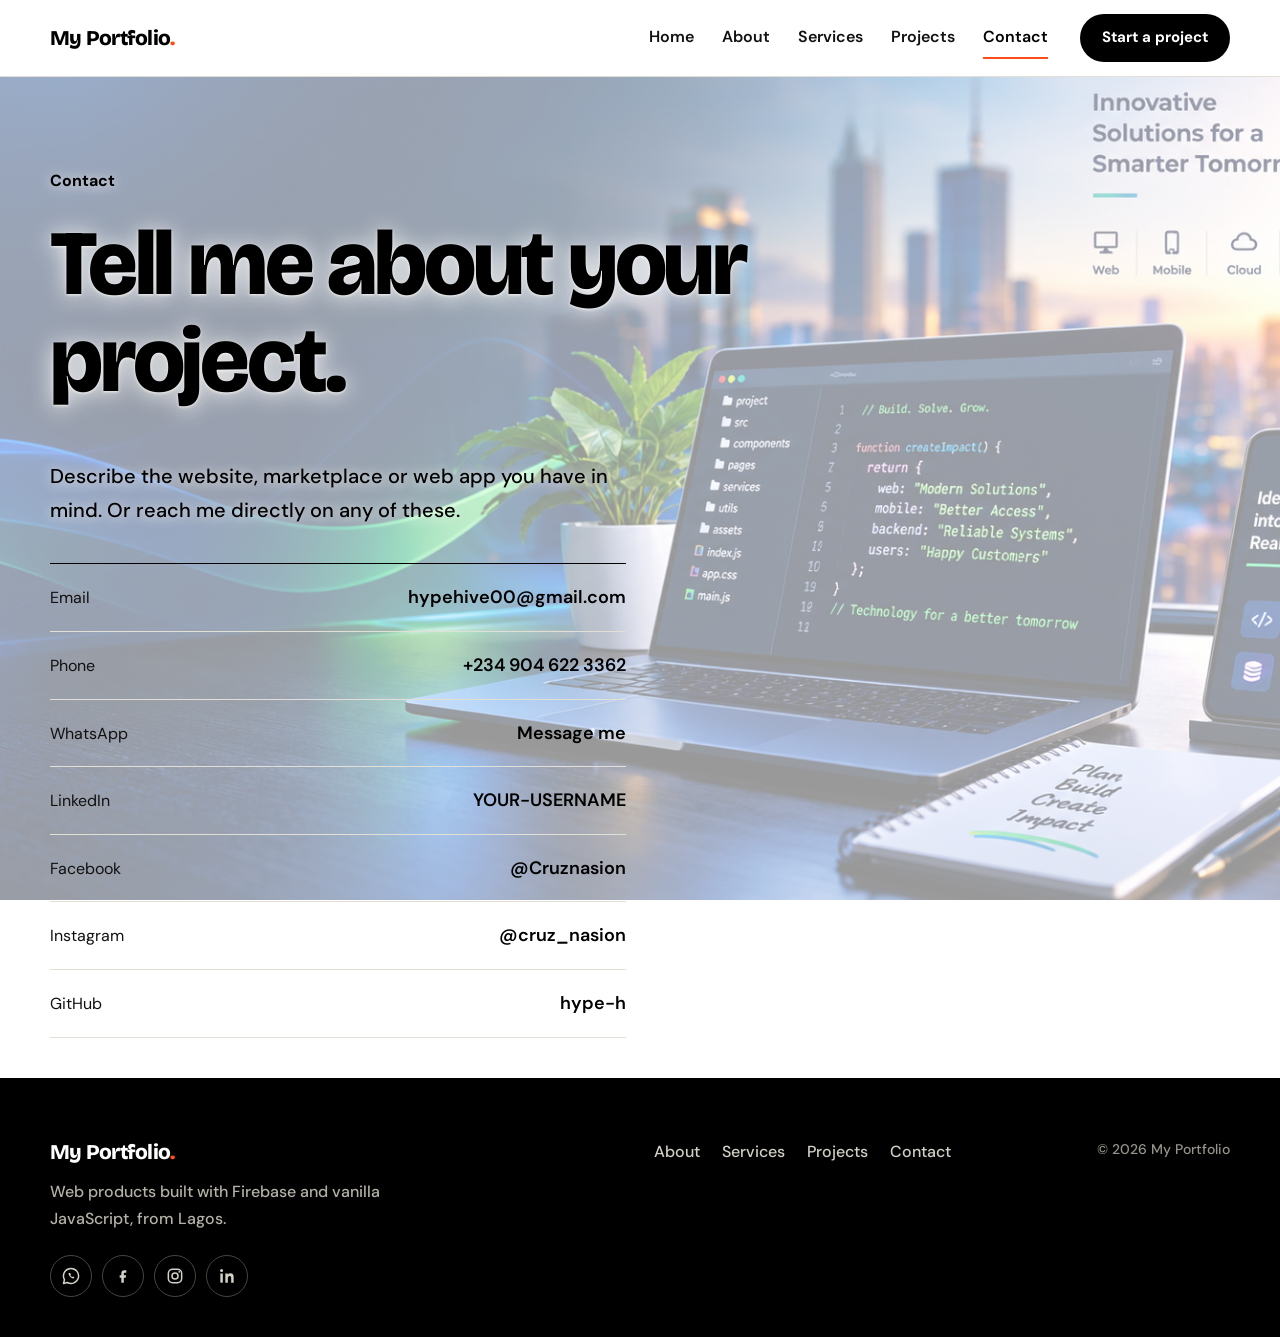
==== commit db00b011: "Fix formatting issues in contact.html" ====
--- a/contact.html
+++ b/contact.html
@@ -35,7 +35,7 @@
 <li><a href="https://linkedin.com/in/YOUR-USERNAME" target="_blank" rel="noopener noreferrer"><span>LinkedIn</span>YOUR-USERNAME</a></li>
 <li><a href="https://facebook.com/Cruznasion" target="_blank" rel="noopener noreferrer"><span>Facebook</span>@Cruznasion</a></li>
 <li><a href="https://instagram.com/cruz_nasion" target="_blank" rel="noopener noreferrer"><span>Instagram</span>@cruz_nasion</a></li>
-<li><a href="https://github.com/YOUR-USERNAME" target="_blank" rel="noopener noreferrer"><span>GitHub</span>YOUR-USERNAME</a></li>
+<li><a href="https://hype-h.github.io/my-portfolio/" target="_blank" rel="noopener noreferrer"><span>GitHub</span>hype-h</a></li>
 </ul>
 </div>
 </section>
--- a/style.css
+++ b/style.css
@@ -141,7 +141,7 @@
   pointer-events: none;
   background:
     linear-gradient(var(--veil), var(--veil)),
-    url("images/background%20image.png") center / cover no-repeat,
+    url("images/backgroundimage.png") center / cover no-repeat,
     var(--paper);
 }
 
